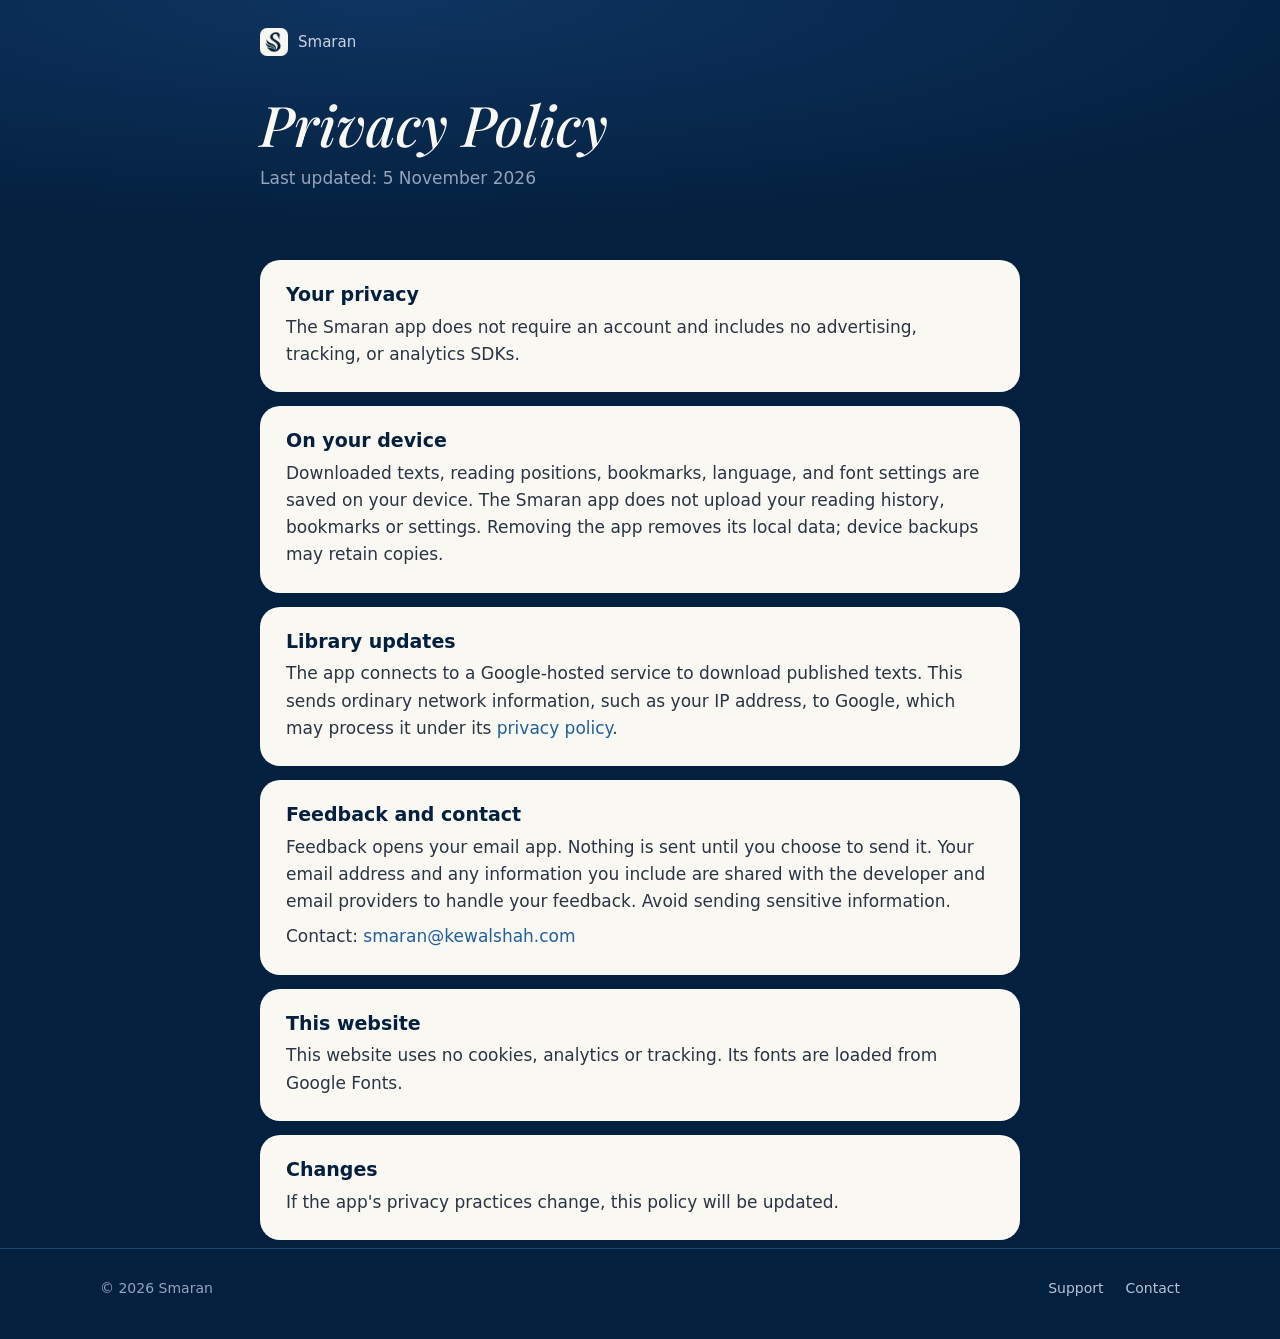
==== privacy.html @ 31c8fcd0 "Privacy: fonts load on every page, not only home Co-Authored-By: Claude Opus 5.5 <noreply@anthropic." ====
<!doctype html>
<html lang="en">
<head>
<meta charset="utf-8">
<meta name="viewport" content="width=device-width,initial-scale=1">
<title>Smaran Privacy Policy</title>
<meta name="description" content="The Smaran app has no account, ads, tracking or analytics. Your reading history, bookmarks and settings stay on your device.">
<link rel="canonical" href="https://kewalrshah.github.io/smaran/privacy.html">
<meta property="og:type" content="website">
<meta property="og:site_name" content="Smaran">
<meta property="og:title" content="Smaran Privacy Policy">
<meta property="og:description" content="The Smaran app has no account, ads, tracking or analytics. Your reading history, bookmarks and settings stay on your device.">
<meta property="og:url" content="https://kewalrshah.github.io/smaran/privacy.html">
<meta property="og:image" content="https://kewalrshah.github.io/smaran/images/og.png">
<meta name="twitter:card" content="summary_large_image">
<meta name="theme-color" content="#04203F">
<link rel="icon" href="favicon.png" type="image/png">
<link rel="apple-touch-icon" href="apple-touch-icon.png">
<link rel="preconnect" href="https://fonts.googleapis.com">
<link rel="preconnect" href="https://fonts.gstatic.com" crossorigin>
<link href="https://fonts.googleapis.com/css2?family=Playfair+Display:ital,wght@1,500&display=swap" rel="stylesheet">
<link rel="stylesheet" href="style.css?v=2">
</head>
<body>
<header class="subhead">
  <div class="wrap">
    <a class="back" href="./"><img src="images/icon.png" alt="">Smaran</a>
    <h1>Privacy Policy</h1>
    <p class="sub">Last updated: 5 November 2026</p>
  </div>
</header>
<main class="wrap page">

    <div class="card">
      <h2>Your privacy</h2>
      <p>The Smaran app does not require an account and includes no advertising, tracking, or analytics SDKs.</p>
    </div>

    <div class="card">
      <h2>On your device</h2>
      <p>Downloaded texts, reading positions, bookmarks, language, and font settings are saved on your device. The Smaran app does not upload your reading history, bookmarks or settings. Removing the app removes its local data; device backups may retain copies.</p>
    </div>

    <div class="card">
      <h2>Library updates</h2>
      <p>The app connects to a Google-hosted service to download published texts. This sends ordinary network information, such as your IP address, to Google, which may process it under its <a href="https://policies.google.com/privacy">privacy policy</a>.</p>
    </div>

    <div class="card">
      <h2>Feedback and contact</h2>
      <p>Feedback opens your email app. Nothing is sent until you choose to send it. Your email address and any information you include are shared with the developer and email providers to handle your feedback. Avoid sending sensitive information.</p>
      <p>Contact: <a href="mailto:smaran@kewalshah.com">smaran@kewalshah.com</a></p>
    </div>

    <div class="card">
      <h2>This website</h2>
      <p>This website uses no cookies, analytics or tracking. Its fonts are loaded from Google Fonts.</p>
    </div>

    <div class="card">
      <h2>Changes</h2>
      <p>If the app's privacy practices change, this policy will be updated.</p>
    </div>
  </main>
<footer class="dark-foot">
  <div class="wrap">
    <span>© 2026 Smaran</span>
    <nav><a href="support.html">Support</a><a href="mailto:smaran@kewalshah.com">Contact</a></nav>
  </div>
</footer>
</body>
</html>
---- style.css ----
/* Layout: a navy hero with phones rising out of it, a tight two-column grid of tinted panels
   (each with a screenshot cropped at its bottom edge), a navy closing band, a slim footer. */
:root{
  /* the app's dark-mode colours (paper #04203F, card #0C2D52, border #1F4570) from top to bottom; one deep-navy world from top to bottom, so the hero flows into the page and light screenshots stand out */
  --navy:#04203F;--navy-deep:#021629;--navy-soft:#0C2D52;--line-navy:#1F4570;
  --paper:#04203F;--sand:#0C2D52;--sand-2:#0C2D52;--card:#0C2D52;--border:#1F4570;
  --h1:#FAF8F3;--ink:#D3DAE5;--muted:#8497B1;--gold:#D6AB5C;--gold-hi:#D6AB5C;--cream:#FAF8F3;--link:#7FB1E8;
  --display:"Playfair Display","Iowan Old Style",Georgia,serif;
  --body:-apple-system,BlinkMacSystemFont,"Segoe UI",system-ui,sans-serif;
  --deva:"Noto Serif Devanagari","Kohinoor Devanagari",serif;
  color-scheme:dark;
}
*{box-sizing:border-box}
html{-webkit-text-size-adjust:100%}
body{margin:0;background:var(--paper);color:var(--ink);font:17px/1.6 var(--body);-webkit-font-smoothing:antialiased}
a{color:var(--link);text-decoration:none}a:hover{text-decoration:underline}
a:focus-visible{outline:2px solid var(--gold-hi);outline-offset:3px;border-radius:6px}
h1,h2,h3{margin:0;line-height:1.15;text-wrap:balance}
p{margin:0}
.wrap{max-width:1120px;margin:0 auto;padding-left:max(20px,env(safe-area-inset-left,0px));padding-right:max(20px,env(safe-area-inset-right,0px))}

/* screenshots: no device frame, rounded like the iPhone screen, lifted with a shadow or a glow */
.phone{border-radius:12.5%/5.75%;overflow:hidden;background:var(--card);box-shadow:0 0 0 1px rgba(250,248,243,.14),0 0 44px 2px rgba(214,171,92,.22),0 0 110px 8px rgba(127,177,232,.12)}
.phone img{display:block;width:100%;height:auto}
.hero .phone{box-shadow:0 0 0 1px rgba(250,248,243,.16),0 0 48px 4px rgba(214,171,92,.28),0 0 120px 10px rgba(127,177,232,.16)}

/* hero */
.hero{background:radial-gradient(120% 70% at 50% 0%,#0E3460 0%,var(--paper) 60%);color:var(--cream);text-align:center;padding-block:64px 0;overflow-x:clip}
.hero .icon{width:84px;height:84px;border-radius:19px;box-shadow:0 0 0 1px rgba(250,248,243,.12),0 12px 30px rgba(0,0,0,.35)}
.hero h1{font-family:var(--display);font-style:italic;font-weight:500;font-size:clamp(56px,9vw,96px);color:var(--cream);letter-spacing:-.01em;margin-top:22px}
.hero .deva{font-family:var(--deva);color:var(--gold-hi);font-size:30px;line-height:1.4;margin-top:4px}
.hero .lede{font-size:clamp(18px,2.2vw,21px);color:#C9D3E1;max-width:560px;margin:18px auto 0;line-height:1.5}
.cta{margin-top:28px;display:flex;flex-direction:column;align-items:center;gap:10px}
.store{display:inline-flex;flex-direction:column;align-items:flex-start;background:var(--cream);color:var(--navy);border-radius:14px;padding:9px 24px 10px;line-height:1.15;min-width:196px}
.store small{font-size:11px;letter-spacing:.02em;opacity:.75}
.store span{font-size:21px;font-weight:600;letter-spacing:-.01em}
.store:hover{text-decoration:none}
.store.soon{cursor:default}
.cta .meta{font-size:14px;color:#93A4BC}
.hero-phones{display:flex;justify-content:center;align-items:flex-start;gap:clamp(14px,3vw,36px);margin-top:52px;padding-inline:10px;height:clamp(300px,40vw,460px);clip-path:inset(-300px -300px 0 -300px);padding-top:40px;margin-top:12px}
.hero-phones .phone{width:min(25vw,270px)}
.hero-phones .phone.side{margin-top:56px}
@media (max-width:640px){
  .hero{padding-block:48px 0}
  .hero-phones{height:72vw;margin-top:0;padding-top:32px}
  .hero-phones .phone{width:46vw}
  .hero-phones .phone.side{width:36vw;margin-top:40px}
}

/* feature grid */
.features{padding-block:clamp(36px,5vw,56px) 0}
.intro{text-align:center;max-width:900px;margin:0 auto 28px}
.intro h2{font-family:var(--display);font-style:italic;font-weight:500;font-size:clamp(34px,4.6vw,48px);color:var(--h1)}
.intro p{color:var(--muted);margin-top:10px;font-size:18px}
.grid{display:grid;grid-template-columns:1fr 1fr;gap:16px}
/* cards use the app's light-mode colours on the dark page */
.panel,.card{--h1:#04203F;--ink:#2A3442;--muted:#6B7686;--gold:#B58A3C;--link:#1F5F9E;color:var(--ink)}
.panel{background:#FAF8F3;border-radius:28px;padding:36px 36px 0;overflow:hidden;display:flex;flex-direction:column;min-width:0}
.panel h3{font-size:24px;font-weight:650;color:var(--h1);letter-spacing:-.01em}
.panel p{color:var(--muted);margin-top:8px;max-width:420px;font-size:16.5px}
.panel .shot{margin-top:28px;display:flex;justify-content:center;gap:16px;margin-bottom:-38%}
.panel .shot .phone{width:62%}
.panel.wide{grid-column:1/-1;flex-direction:row;align-items:center;gap:40px;padding:44px 48px 0}
.panel.wide .text{flex:1 1 0;min-width:0;padding-bottom:44px}
.panel.wide .shot{flex:1.2 1 0;margin:0;align-self:flex-end;margin-bottom:-14%}
.panel.wide .shot .phone{width:46%}
.panel.wide .shot .phone + .phone{margin-top:40px}
.tag{font-size:12px;font-weight:600;letter-spacing:.14em;text-transform:uppercase;color:var(--gold);margin-bottom:10px}
.list{list-style:none;padding:0;margin:20px 0 0;display:grid;grid-template-columns:1fr 1fr;gap:10px 24px;font-size:15.5px}
.list li{padding-top:10px;border-top:1px solid #E2DCCE;color:var(--muted)}
.list b{display:block;color:var(--h1);font-weight:600}
@media (max-width:860px){
  .grid{grid-template-columns:1fr}
  .panel{padding:28px 24px 0;border-radius:24px}
  .panel .shot .phone{width:58%}
  .panel.wide{flex-direction:column;align-items:stretch;gap:0;padding:28px 24px 0}
  .panel.wide .text{padding-bottom:0}
  .panel.wide .shot{margin-top:28px;margin-bottom:-30%}
  .panel.wide .shot .phone{width:44%}
}
@media (max-width:480px){.list{grid-template-columns:1fr}}

/* closing band */
.closing{margin-top:40px;background:radial-gradient(70% 90% at 50% 100%,#0E3460,transparent 70%);color:var(--cream);text-align:center;padding-block:72px}
.closing blockquote{font-family:var(--display);font-style:italic;font-size:clamp(24px,3.4vw,38px);line-height:1.35;margin:0 auto;max-width:900px;color:var(--cream)}
.closing .name{max-width:900px;margin:28px auto 0;color:#B7C3D4;font-size:17px}
.closing .name b{color:var(--gold-hi);font-weight:600}
.closing .cta{margin-top:32px}

/* sub pages */
.subhead{background:radial-gradient(120% 140% at 30% 0%,#0E3460,var(--paper) 70%);color:var(--cream);padding-block:28px 40px}
.subhead .wrap{max-width:800px}
.back{display:inline-flex;align-items:center;gap:10px;color:#C9D3E1;font-size:15px}
.back img{width:28px;height:28px;border-radius:7px}
.back:hover{text-decoration:none;color:var(--cream)}
.subhead h1{font-family:var(--display);font-style:italic;font-weight:500;font-size:clamp(40px,6vw,56px);color:var(--cream);margin-top:28px}
.subhead .sub{color:#93A4BC;margin-top:8px}
.page{max-width:800px;padding-block:28px 8px}
.card{background:#FAF8F3;border-radius:20px;padding:24px 26px;margin-top:14px}
.card:first-child{margin-top:0}
.card h2{font-size:19px;color:var(--h1);font-weight:650}
.card p{margin-top:8px}
.card ul{margin:10px 0 0;padding-left:20px}.card li{margin:6px 0}

/* footer */
footer{padding-block:28px 40px;font-size:14px;color:var(--muted)}
footer .wrap{display:flex;flex-wrap:wrap;gap:12px 28px;justify-content:space-between;align-items:center}
footer nav{display:flex;gap:22px}footer a{color:var(--muted)}
.dark-foot{color:#93A4BC;border-top:1px solid var(--border)}
.dark-foot a{color:#B7C3D4}
@media (prefers-reduced-motion:no-preference){
  .hero-phones .phone{animation:rise .9s cubic-bezier(.2,.7,.2,1) both}
  .hero-phones .phone.side{animation-delay:.08s}
  @keyframes rise{from{transform:translateY(24px)}to{transform:none}}
}
@media (min-width:861px){.intro p{white-space:nowrap}}
@media (max-width:640px){.closing blockquote br{display:none}}
.panel.wide .shot.tall{align-self:stretch;margin:0;height:500px;align-items:flex-start;padding-top:8px}
.panel.wide .shot.tall .phone{width:min(72%,340px)}
.panel.navy{padding-bottom:0}
@media (max-width:860px){.panel.wide .shot.tall{height:440px;margin-top:28px}.panel.wide .shot.tall .phone{width:78%}}
@media (max-width:640px){.closing .name br{display:none}}
@media (max-width:860px){.panel.wide .shot.tall{flex:none}}

.panel .phone,.card .phone{box-shadow:0 0 0 1px rgba(4,32,63,.08),0 24px 50px -16px rgba(4,32,63,.35)}
.panel .tag{color:var(--gold)}
.hero-phones .phone{border-bottom-left-radius:0;border-bottom-right-radius:0}
/* stronger edges so the cream cards and the screenshots on them never melt into each other or into the page */
.panel{border:3px solid #E2DCCE}
.list li{display:flex;gap:12px;align-items:flex-start}
.list .ico{flex:none;width:22px;height:22px;margin-top:2px;fill:none;stroke:var(--muted);stroke-width:1.7;stroke-linecap:round;stroke-linejoin:round}
.list .ico .g{fill:var(--muted);stroke:none}
.list li span{white-space:nowrap}
/* support: icons instead of bullets */
.card ul.qa{list-style:none;padding:0;margin:14px 0 0}
.card .qa li{display:flex;gap:12px;align-items:flex-start;margin:12px 0}
.card .qa .ico{flex:none;width:22px;height:22px;margin-top:2px;fill:none;stroke:var(--muted);stroke-width:1.7;stroke-linecap:round;stroke-linejoin:round}
.card .qa .ico .g{fill:var(--muted);stroke:none}
.card .qa strong{color:var(--h1)}
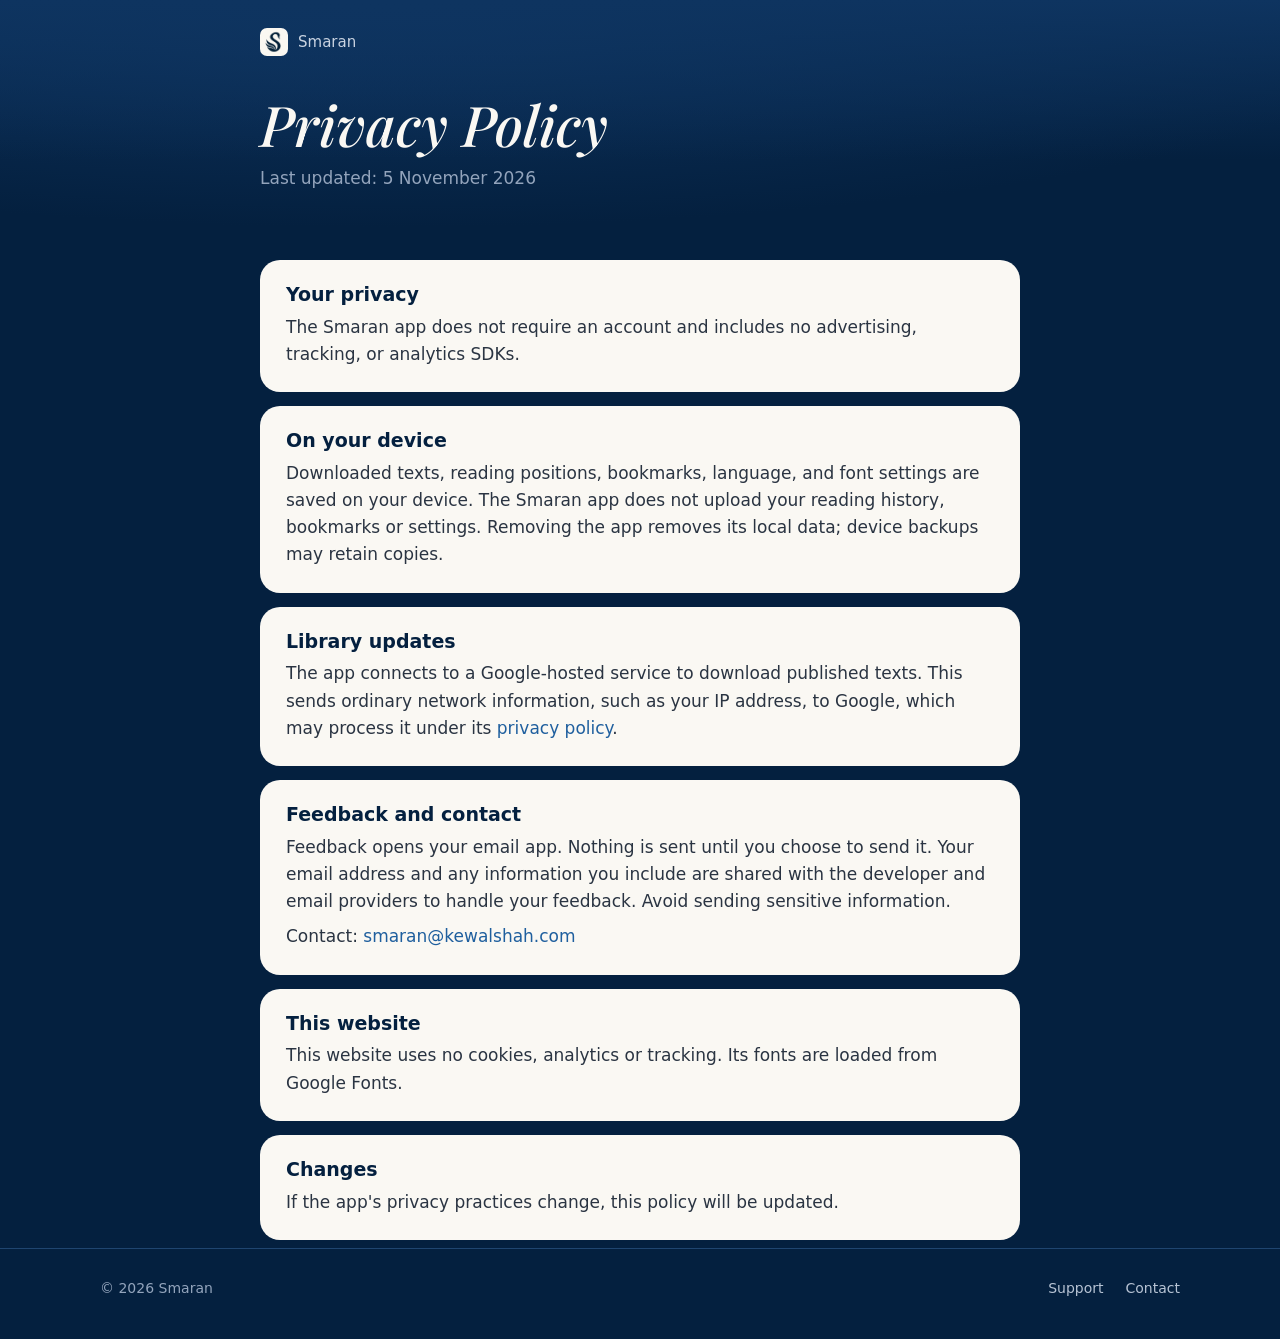
==== commit 2d830888: "Even top colour for the status bar; hero fills the first phone screen Co-Authored-By: Claude Opus 5." ====
--- a/privacy.html
+++ b/privacy.html
@@ -13,13 +13,13 @@
 <meta property="og:url" content="https://kewalrshah.github.io/smaran/privacy.html">
 <meta property="og:image" content="https://kewalrshah.github.io/smaran/images/og.png">
 <meta name="twitter:card" content="summary_large_image">
-<meta name="theme-color" content="#04203F">
+<meta name="theme-color" content="#0E3460">
 <link rel="icon" href="favicon.png" type="image/png">
 <link rel="apple-touch-icon" href="apple-touch-icon.png">
 <link rel="preconnect" href="https://fonts.googleapis.com">
 <link rel="preconnect" href="https://fonts.gstatic.com" crossorigin>
 <link href="https://fonts.googleapis.com/css2?family=Playfair+Display:ital,wght@1,500&display=swap" rel="stylesheet">
-<link rel="stylesheet" href="style.css?v=2">
+<link rel="stylesheet" href="style.css?v=6">
 </head>
 <body>
 <header class="subhead">
--- a/style.css
+++ b/style.css
@@ -137,3 +137,48 @@
 .card .qa .ico{flex:none;width:22px;height:22px;margin-top:2px;fill:none;stroke:var(--muted);stroke-width:1.7;stroke-linecap:round;stroke-linejoin:round}
 .card .qa .ico .g{fill:var(--muted);stroke:none}
 .card .qa strong{color:var(--h1)}
+
+/* phones: a tighter hero, bigger hero screenshots that bleed off the edges, compact feature list */
+@media (max-width:640px){
+  .hero{padding-block:36px 0}
+  .hero .icon{width:64px;height:64px;border-radius:15px}
+  .hero h1{font-size:52px;margin-top:14px}
+  .hero .deva{font-size:24px;margin-top:2px}
+  .hero .lede{font-size:16.5px;margin-top:14px;max-width:330px}
+  .cta{margin-top:22px}
+  .store{min-width:0;padding:7px 20px 8px;border-radius:12px}
+  .store small{font-size:10px}.store span{font-size:18px}
+  .hero-phones{height:96vw;padding-top:28px;gap:14px;justify-content:center;overflow:visible}
+  .hero-phones .phone{width:58vw;flex:none}
+  .hero-phones .phone.side{width:46vw;margin-top:48px}
+  .features{padding-top:36px}
+  .intro{margin-bottom:22px}
+  .intro h2{font-size:32px}
+  .intro p{font-size:16px}
+  .panel h3{font-size:22px}
+  .panel p{font-size:15.5px}
+  .list{gap:0;margin-top:14px;font-size:15px}
+  .list li{padding-block:10px}
+  .list li span{white-space:normal}
+  .list li span br{display:none}
+  .closing{padding-block:56px}
+  .closing blockquote{font-size:24px}
+  .closing .name{font-size:15.5px;margin-top:20px}
+  footer .wrap{justify-content:center;text-align:center}
+}
+@media (max-width:640px){.hero .lede{text-wrap:balance}.panel.wide .shot .phone{width:47%}}
+/* pre-launch: a quiet badge, not a button (swap for .store at launch) */
+.soon-badge{display:inline-flex;align-items:center;gap:10px;padding:9px 18px;border:1px solid rgba(214,171,92,.55);border-radius:999px;background:rgba(214,171,92,.08);color:var(--cream);font-size:15px;font-weight:500;letter-spacing:.01em}
+.soon-badge i{width:7px;height:7px;border-radius:50%;background:var(--gold-hi);box-shadow:0 0 0 4px rgba(214,171,92,.18)}
+@media (max-width:640px){.soon-badge{font-size:14px;padding:8px 16px}}
+/* less dead space above the closing quote */
+.closing{margin-top:8px;padding-top:56px}
+@media (max-width:640px){.closing{margin-top:0;padding-block:28px 40px}}
+/* the very top of each page is one even blue, matching theme-color, so the phone's status bar blends in */
+.hero{background:linear-gradient(#0E3460 0,rgba(14,52,96,0) 220px),radial-gradient(120% 70% at 50% 0%,#0E3460 0%,var(--paper) 60%)}
+.subhead{background:linear-gradient(#0E3460 0,rgba(14,52,96,0) 160px),radial-gradient(120% 140% at 30% 0%,#0E3460,var(--paper) 70%)}
+/* phones: the hero fills exactly the first screen, its screenshots running to the bottom edge */
+@media (max-width:640px){
+  .hero{min-height:100vh;min-height:100lvh;display:flex;flex-direction:column}
+  .hero-phones{flex:1 1 0;min-height:88vw;height:auto}
+}
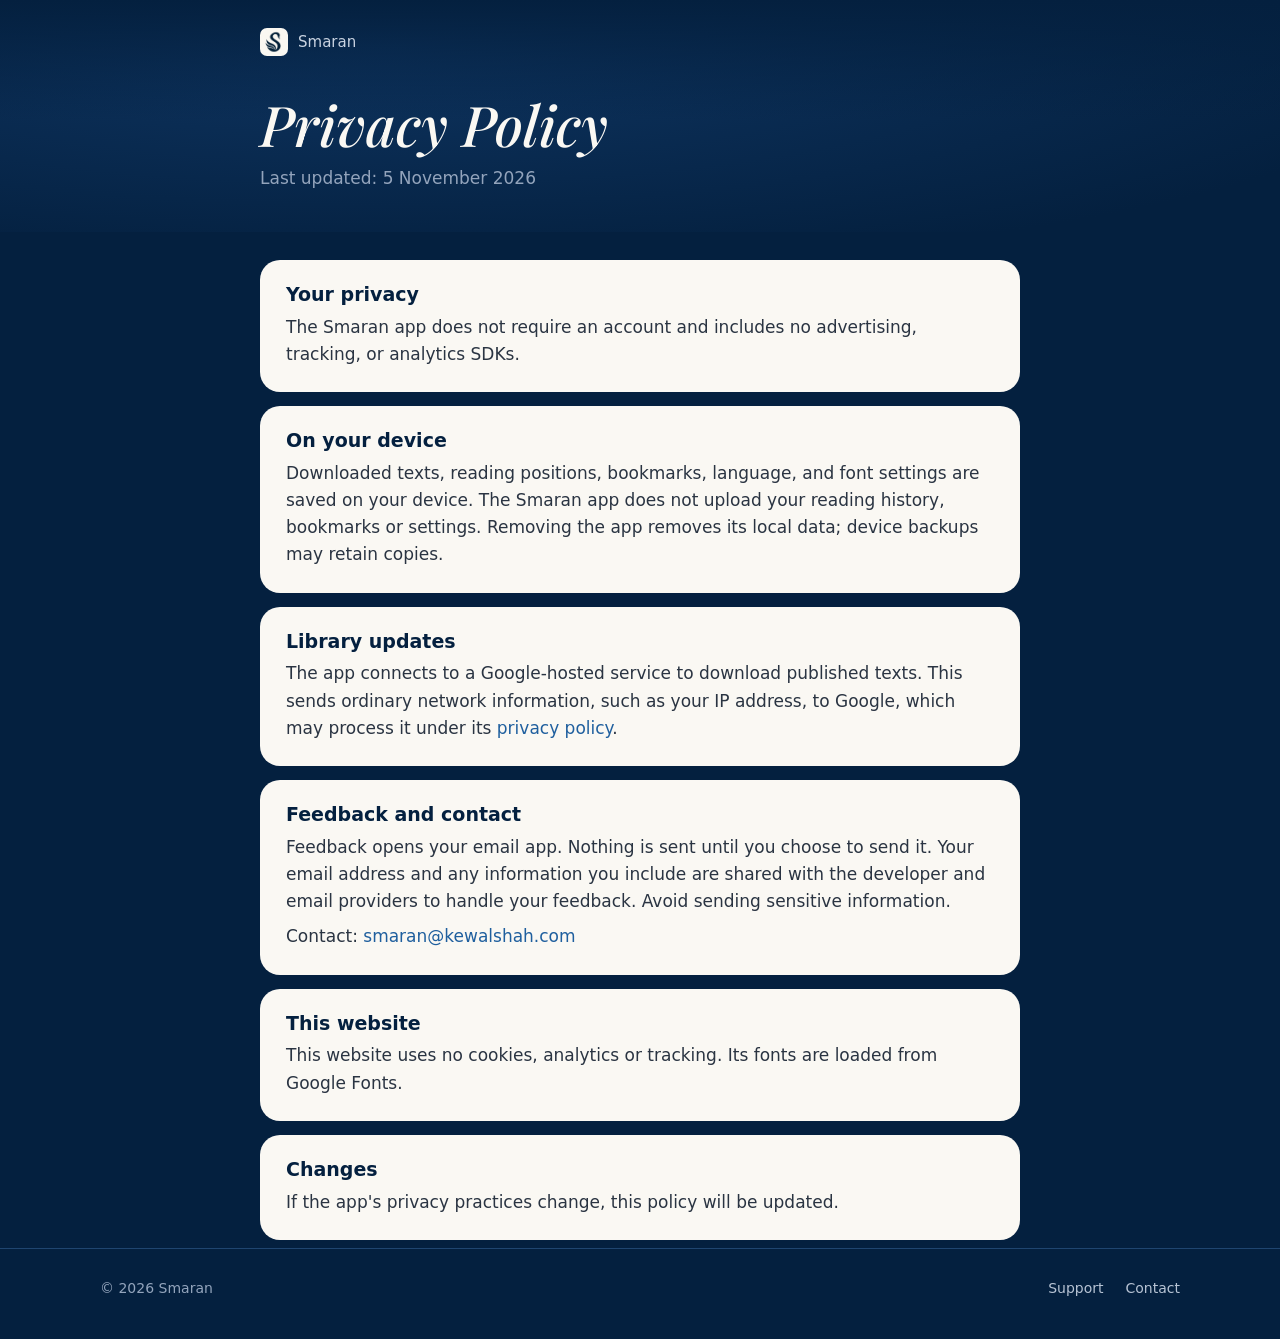
==== commit 987061b3: "Navy top and bottom so both Safari bars match Co-Authored-By: Claude Opus 5.5 <noreply@anthropic.com" ====
--- a/privacy.html
+++ b/privacy.html
@@ -13,13 +13,13 @@
 <meta property="og:url" content="https://kewalrshah.github.io/smaran/privacy.html">
 <meta property="og:image" content="https://kewalrshah.github.io/smaran/images/og.png">
 <meta name="twitter:card" content="summary_large_image">
-<meta name="theme-color" content="#0E3460">
+<meta name="theme-color" content="#04203F">
 <link rel="icon" href="favicon.png" type="image/png">
 <link rel="apple-touch-icon" href="apple-touch-icon.png">
 <link rel="preconnect" href="https://fonts.googleapis.com">
 <link rel="preconnect" href="https://fonts.gstatic.com" crossorigin>
 <link href="https://fonts.googleapis.com/css2?family=Playfair+Display:ital,wght@1,500&display=swap" rel="stylesheet">
-<link rel="stylesheet" href="style.css?v=6">
+<link rel="stylesheet" href="style.css?v=8">
 </head>
 <body>
 <header class="subhead">
--- a/style.css
+++ b/style.css
@@ -182,3 +182,13 @@
   .hero{min-height:100vh;min-height:100lvh;display:flex;flex-direction:column}
   .hero-phones{flex:1 1 0;min-height:88vw;height:auto}
 }
+/* Safari tints the status bar from the page's background-color (not theme-color), so that colour is the hero's top blue;
+   a same-size image keeps the page itself navy everywhere */
+body{background-color:#0E3460;background-image:linear-gradient(var(--paper),var(--paper))}
+/* phones: Safari's floating toolbar sits over the bottom of the screen, so run the hero a bit past the viewport */
+@media (max-width:640px){.hero{min-height:calc(100vh + 96px);min-height:calc(100lvh + 96px)}}
+/* Safari tints BOTH its top and bottom bars from the page background-color, so that is plain navy,
+   and the hero fades up into navy at the very top so the status bar blends in */
+body{background-color:var(--paper);background-image:none}
+.hero{background:linear-gradient(var(--paper) 0,rgba(4,32,63,0) 140px),radial-gradient(120% 70% at 50% 12%,#0E3460 0%,var(--paper) 62%)}
+.subhead{background:linear-gradient(var(--paper) 0,rgba(4,32,63,0) 120px),radial-gradient(120% 140% at 30% 20%,#0E3460,var(--paper) 70%)}
